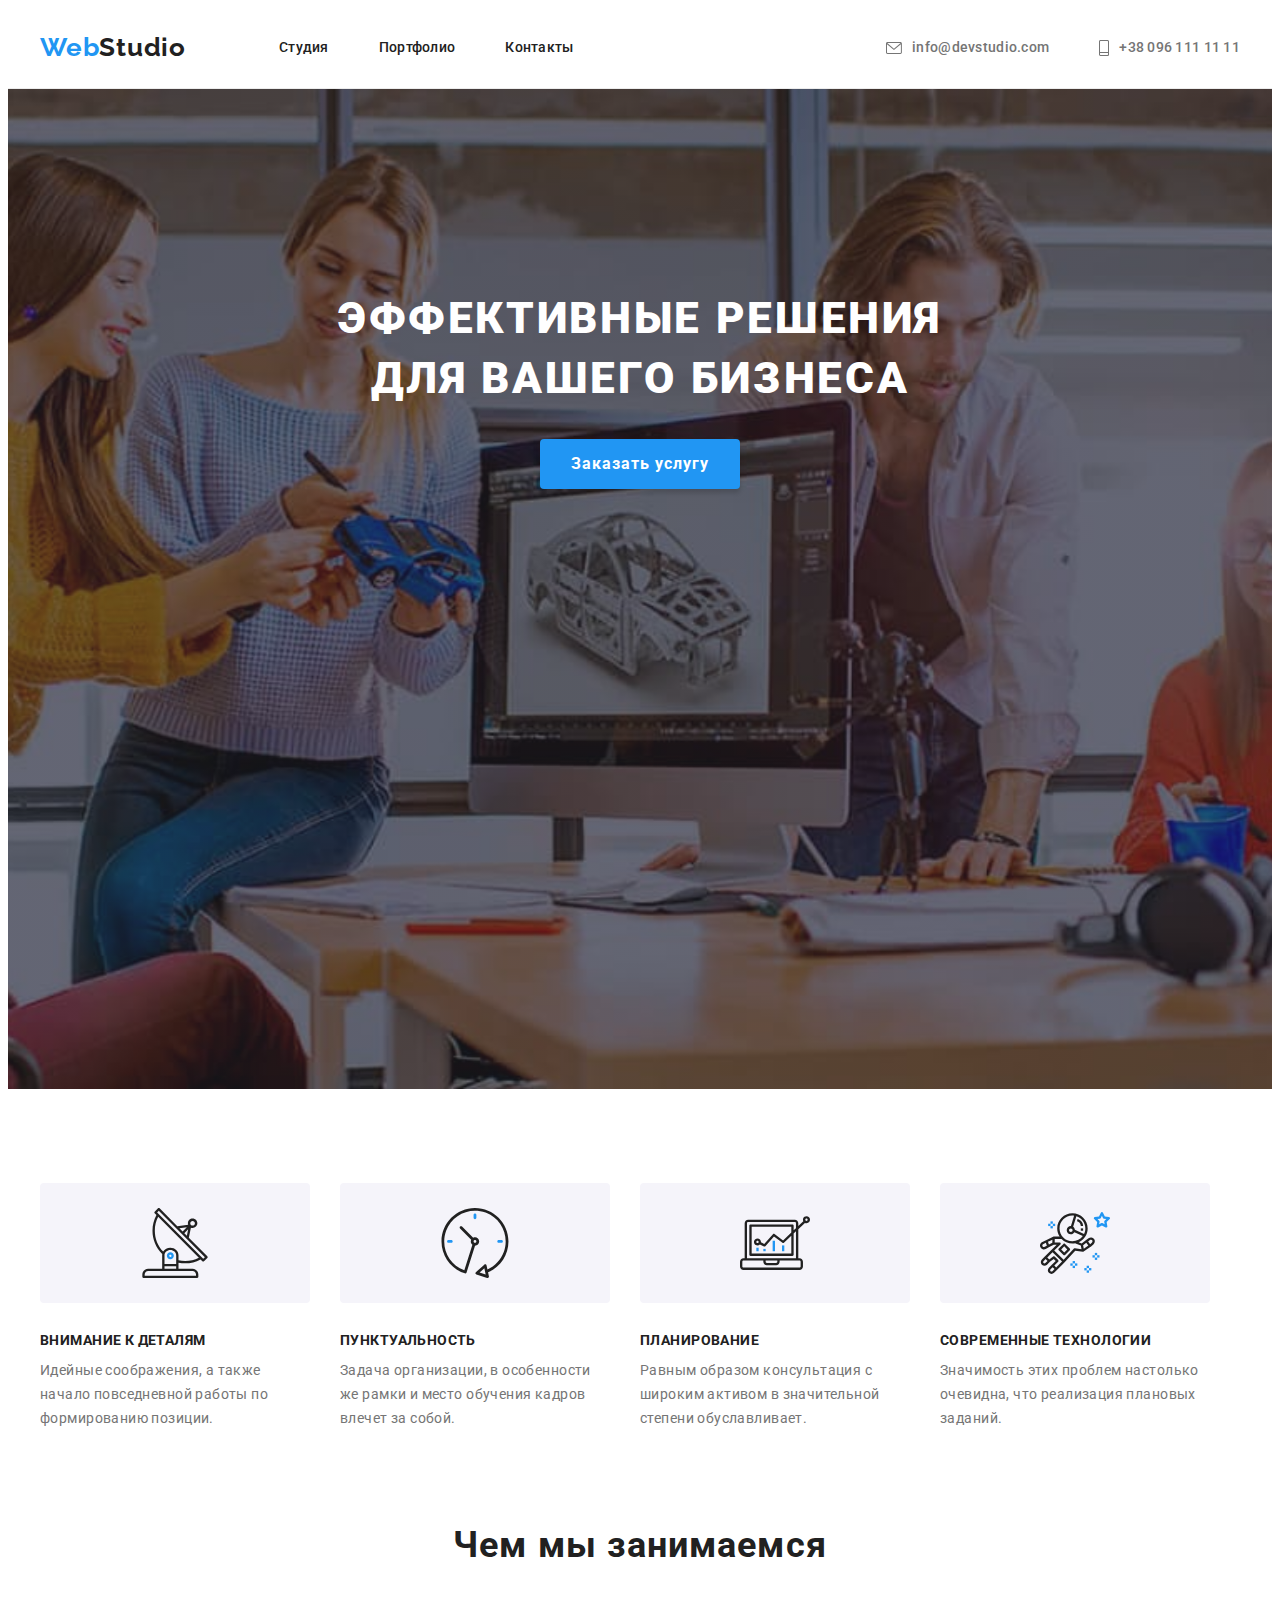
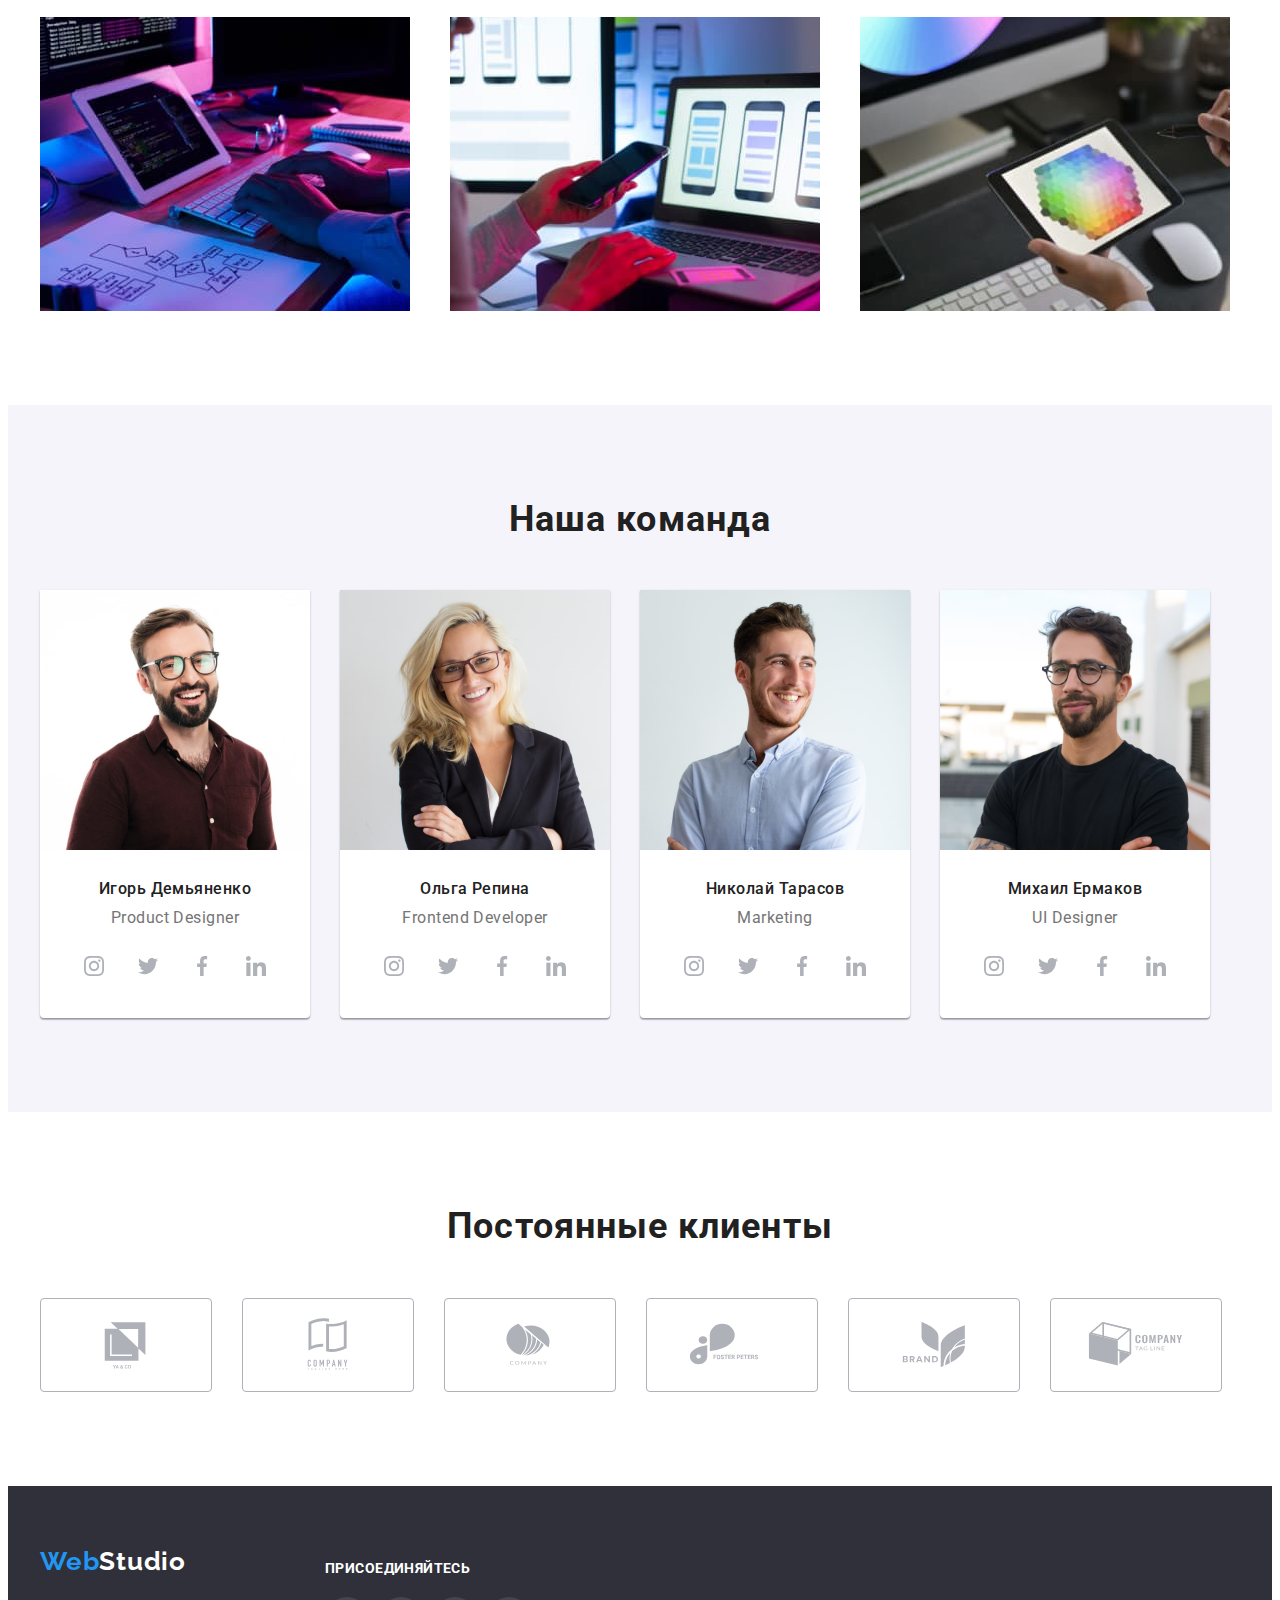
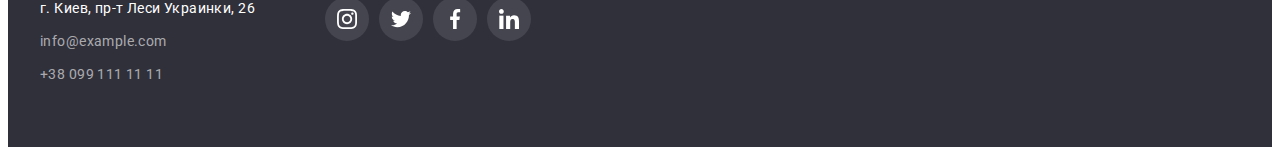
==== index.html @ cb604b1d "Copying files from previous HW" ====
<!DOCTYPE html>
<html lang="ru">
  <head>
    <meta charset="UTF-8">
    <meta http-equiv="X-UA-Compatible" content="IE=edge">
    <meta name="viewport" content="width=device-width, initial-scale=1.0">
    <title>Web Studio</title>
    <link href="https://fonts.googleapis.com/css2?family=Raleway:wght@700&family=Roboto:wght@400;500;700;900&display=swap"
      rel="stylesheet">
    <link rel="stylesheet" href="https://cdnjs.cloudflare.com/ajax/libs/modern-normalize/1.1.0/modern-normalize.min.css"
      integrity="sha512-wpPYUAdjBVSE4KJnH1VR1HeZfpl1ub8YT/NKx4PuQ5NmX2tKuGu6U/JRp5y+Y8XG2tV+wKQpNHVUX03MfMFn9Q=="
      crossorigin="anonymous" referrerpolicy="no-referrer" />
    <link rel="stylesheet" href="./css/styles.css">
    
  </head>
<body>
  <!-- header -->
  <header class="header">
    <div class="container main-nav">
      <a href="./index.html" class="logo-head link">Web<span class="accent1">Studio</span></a>
      <nav class="header-nav">
        <ul class="header-list">
          <li class="header-item"><a href="./index.html" class="nav-studio link">Студия</a></li>
          <li class="header-item"><a href="./portfolio.html" class="nav-portfolio link">Портфолио</a></li>
          <li class="header-item"><a href="" class="nav-contact link">Контакты</a></li>
        </ul>
      </nav>
      <div class="header-connect">
        <ul class="contact-list actions">
          <li class="contact-item">
            <a href="mailto:info@devstudio.com" class="mail link">
              <svg class="contact-icon" width="16" height="12">
                <use href="./images/icons.svg#icon-envelope"></use>
              </svg>
              info@devstudio.com</a>
          </li>
          <li class="contact-item">
            <a href="tel:+380961111111" class="tel link">
              <svg class="contact-icon" width="10" height="16">
                <use href="./images/icons.svg#icon-Vector"></use>
              </svg>  
              +38 096 111 11 11</a>
          </li>
        </ul>
      </div>
    </div>
  </header>

  <main>

    <!-- Hero -->
    <section class="hero overlay">
      <div class="container">
        <h1 class="hero-title">ЭФФЕКТИВНЫЕ РЕШЕНИЯ ДЛЯ ВАШЕГО БИЗНЕСА</h1>
        <button type="button" class="section-button btn">Заказать услугу</button>
      </div>
    </section>
    <!-- Section-1 -->
    <section class="section-features">
      <div class="container">
        <h2 class="visually-hidden">Наши преимущества</h2>
        <ul class="section-list">
          <li class="section-item">
            <div class="thumb">
              <svg class="section-feature-icon" width="70" height="70">
                <use href="./images/icons.svg#icon-antenna-1"></use>
              </svg>
            </div>
            <h3 class="section-benefits">Внимание к деталям</h3>
            <p class="section-text">Идейные соображения, а также начало повседневной работы по формированию позиции.</p>
          </li>
          <li class="section-item">
            <div class="thumb">
              <svg class="section-feature-icon" width="70" height="70">
                <use href="./images/icons.svg#icon-clock-1"></use>
              </svg>
            </div>
            <h3 class="section-benefits">Пунктуальность</h3>
            <p class="section-text">Задача организации, в особенности же рамки и место обучения кадров влечет за собой.</p>
          </li>
          <li class="section-item">
            <div class="thumb">
              <svg class="section-feature-icon" width="70" height="70">
                <use href="./images/icons.svg#icon-diagram-1"></use>
              </svg>
            </div>
            <h3 class="section-benefits">Планирование</h3>
            <p class="section-text">Равным образом консультация с широким активом в значительной степени обуславливает.</p>
          </li>
          <li class="section-item">
            <div class="thumb">
              <svg class="section-feature-icon" width="70" height="70">
                <use href="./images/icons.svg#icon-astronaut-1"></use>
              </svg>
            </div>
            <h3 class="section-benefits">Современные технологии</h3>
            <p class="section-text">Значимость этих проблем настолько очевидна, что реализация плановых заданий.</p>
          </li>
        </ul>
      </div>
    </section>

    <!-- Section-2 -->
    <section class="to-do-section">
      <div class="container">
        <h2 class="to-do">Чем мы занимаемся</h2>
        <ul class="our-work">
          <li class="to-do-img">
            <img class="img" src="./images/our-business/box1.jpg" alt="програмирование" width="370" height="294"/>
          </li>
          <li class="to-do-img">
            <img class="img" src="./images/our-business/box2.jpg" alt="дизайн" width="370" height="294"/>
          </li>
          <li class="to-do-img">
            <img class="img" src="./images/our-business/box3.jpg" alt="подбор цветов" width="370" height="294"/>
          </li>
        </ul>
      </div>
    </section>

    <!-- Section-3 -->

    <section class="section-our-team">
      <div class="container">
        <h2 class="our-team">Наша команда</h2>
        <ul class="team-members">
          <li class="team-item">
            <a href=""><img src="./images1/igor.jpg" alt="парень в очках" width="270" height="260"></a>
            <div class="card-name">
              <h3 class="section-name">Игорь Демьяненко</h3>
              <p class="position">Product Designer</p>
              <ul class="masters-social-list list">
                <li class="masters-social-item">
                  <a href="" class="masters-social-link link">
                    <svg class="masters-social-icon" width="20" height="20">
                      <use href="./images/icons.svg#icon-instagram"></use>
                    </svg>
                  </a>
                </li>
                <li class="masters-social-item">
                  <a href="" class="masters-social-link link">
                    <svg class="masters-social-icon" width="20" height="20">
                      <use href="./images/icons.svg#icon-twitter"></use>
                    </svg>
                  </a>
                </li>
                <li class="masters-social-item">
                  <a href="" class="masters-social-link link">
                    <svg class="masters-social-icon" width="20" height="20">
                      <use href="./images/icons.svg#icon-facebook"></use>
                    </svg>
                  </a>
                </li>
                <li class="masters-social-item">
                  <a href="" class="masters-social-link link">
                    <svg class="masters-social-icon" width="20" height="20">
                      <use href="./images/icons.svg#icon-linkedin"></use>
                    </svg>
                  </a>
                </li>
              </ul>
            </div>
          </li>
          <li class="team-item">
            <a href=""><img src="./images1/olga.jpg" alt="блондинка" width="270" height="260"></a>
            <div class="card-name">
              <h3 class="section-name">Ольга Репина</h3>
              <p class="position">Frontend Developer</p>
              <ul class="masters-social-list list">
                <li class="masters-social-item">
                  <a href="" class="masters-social-link link">
                    <svg class="masters-social-icon" width="20" height="20">
                      <use href="./images/icons.svg#icon-instagram"></use>
                    </svg>
                  </a>
                </li>
                <li class="masters-social-item">
                  <a href="" class="masters-social-link link">
                    <svg class="masters-social-icon" width="20" height="20">
                      <use href="./images/icons.svg#icon-twitter"></use>
                    </svg>
                  </a>
                </li>
                <li class="masters-social-item">
                  <a href="" class="masters-social-link link">
                    <svg class="masters-social-icon" width="20" height="20">
                      <use href="./images/icons.svg#icon-facebook"></use>
                    </svg>
                  </a>
                </li>
                <li class="masters-social-item">
                  <a href="" class="masters-social-link link">
                    <svg class="masters-social-icon" width="20" height="20">
                      <use href="./images/icons.svg#icon-linkedin"></use>
                    </svg>
                  </a>
                </li>
              </ul>
            </div>
          </li>
          <li class="team-item">
            <a href=""><img src="./images1/nik.jpg" alt="парень в рубахе" width="270" height="260"></a>
            <div class="card-name">
              <h3 class="section-name">Николай Тарасов</h3>
              <p class="position">Marketing</p>
              <ul class="masters-social-list list">
                <li class="masters-social-item">
                  <a href="" class="masters-social-link link">
                    <svg class="masters-social-icon" width="20" height="20">
                      <use href="./images/icons.svg#icon-instagram"></use>
                    </svg>
                  </a>
                </li>
                <li class="masters-social-item">
                  <a href="" class="masters-social-link link">
                    <svg class="masters-social-icon" width="20" height="20">
                      <use href="./images/icons.svg#icon-twitter"></use>
                    </svg>
                  </a>
                </li>
                <li class="masters-social-item">
                  <a href="" class="masters-social-link link">
                    <svg class="masters-social-icon" width="20" height="20">
                      <use href="./images/icons.svg#icon-facebook"></use>
                    </svg>
                  </a>
                </li>
                <li class="masters-social-item">
                  <a href="" class="masters-social-link link">
                    <svg class="masters-social-icon" width="20" height="20">
                      <use href="./images/icons.svg#icon-linkedin"></use>
                    </svg>
                  </a>
                </li>
              </ul>
            </div>
          </li>
          <li class="team-item">
            <a href=""><img src="./images1/mikh.jpg" alt="парень в футболке" width="270" height="260"></a>
            <div class="card-name">
              <h3 class="section-name">Михаил Ермаков</h3>
              <p class="position">UI Designer</p>
              <ul class="masters-social-list list">
                <li class="masters-social-item">
                  <a href="" class="masters-social-link link">
                    <svg class="masters-social-icon" width="20" height="20">
                      <use href="./images/icons.svg#icon-instagram"></use>
                    </svg>
                  </a>
                </li>
                <li class="masters-social-item">
                  <a href="" class="masters-social-link link">
                    <svg class="masters-social-icon" width="20" height="20">
                      <use href="./images/icons.svg#icon-twitter"></use>
                    </svg>
                  </a>
                </li>
                <li class="masters-social-item">
                  <a href="" class="masters-social-link link">
                    <svg class="masters-social-icon" width="20" height="20">
                      <use href="./images/icons.svg#icon-facebook"></use>
                    </svg>
                  </a>
                </li>
                <li class="masters-social-item">
                  <a href="" class="masters-social-link link">
                    <svg class="masters-social-icon" width="20" height="20">
                      <use href="./images/icons.svg#icon-linkedin"></use>
                    </svg>
                  </a>
                </li>
              </ul>
            </div>
          </li>
        </ul>       
      </div>
    </section>

    <!-- Section-4 -->
    
    <section class="clients">
      <div class="container">
        <h2 class="clients-title">Постоянные клиенты</h2>
        <ul class="clients-list list">
          <li class="clients-item">
            <a href="" class="clients-link link">
              <svg class="clients-icon" width="106" height="60">
                <use href="./images/icons.svg#icon-Logo"></use>
              </svg>
            </a>
          </li>
          <li class="clients-item">
            <a href="" class="clients-link link">
              <svg class="clients-icon" width="106" height="60">
                <use href="./images/icons.svg#icon-Logo-1"></use>
              </svg>
            </a>
          </li>
          <li class="clients-item">
            <a href="" class="clients-link link">
              <svg class="clients-icon" width="106" height="60">
                <use href="./images/icons.svg#icon-Logo-2"></use>
              </svg>
            </a>
          </li>
          <li class="clients-item">
            <a href="" class="clients-link link">
              <svg class="clients-icon" width="106" height="60">
                <use href="./images/icons.svg#icon-Logo-3"></use>
              </svg>
            </a>
          </li>
          <li class="clients-item">
            <a href="" class="clients-link link">
              <svg class="clients-icon" width="106" height="60">
                <use href="./images/icons.svg#icon-Logo-4"></use>
              </svg>
            </a>
          </li>
          <li class="clients-item">
            <a href="" class="clients-link link">
              <svg class="clients-icon" width="106" height="60">
                <use href="./images/icons.svg#icon-Logo-5"></use>
              </svg>
            </a>
          </li>
        </ul>
      </div>
    </section>

  </main>

  <!-- Section-5 -->
  <footer class="footer">
    <div class="container footer-list">
      <div class="footer-nav">
        <a href="./index.html" class="logo-foot link">Web<span class="accent2">Studio</span></a>
        <address>
          <ul class="footer-nav">
            <li class="foot-details"><a href="https://goo.gl/maps/botk4UzgwyVzbYNd8" target="_blank"
                rel="noopener noreferrer" class="footer-address link">г. Киев, пр-т Леси Украинки, 26</a></li>
            <li class="foot-details"><a href="mailto:info@example.com" class="footer-contacts link">info@example.com</a>
            </li>
            <li><a href="tel:+380991111111" class="footer-contacts link">+38 099 111 11 11</a></li>
          </ul>
        </address>
      </div>
      <div class="footer-links">
        <h3 class="footer-title">присоединяйтесь</h3>
        <ul class="footer-social-list">
          <li class="footer-social-item">
            <a href="" class="footer-social-link link">
              <svg class="footer-social-icon" width="20" height="20">
                <use href="./images/icons.svg#icon-instagram"></use>
              </svg>
            </a>
          </li>
          <li class="footer-social-item">
            <a href="" class="footer-social-link link">
              <svg class="footer-social-icon" width="20" height="20">
                <use href="./images/icons.svg#icon-twitter"></use>
              </svg>
            </a>
          </li>
          <li class="footer-social-item">
            <a href="" class="footer-social-link link">
              <svg class="footer-social-icon" width="20" height="20">
                <use href="./images/icons.svg#icon-facebook"></use>
              </svg>
            </a>
          </li>
          <li class="footer-social-item">
            <a href="" class="footer-social-link link">
              <svg class="footer-social-icon" width="20" height="20">
                <use href="./images/icons.svg#icon-linkedin"></use>
              </svg>
            </a>
          </li>
        </ul>
      </div>
    </div>
  </footer>
  </body>
  
  </html>
---- css/styles.css ----
/* цвет основного текста #757575 */
/* вторичный цвет rgba(117, 117, 117, 1) */

/* белый цвет #FFFFFF */
/* акцент #212121 */


:root {
    --primery-text-color: #757575;
    --title-text-color: #2196F3;
    --accent-color: #212121;
    --white-color: #ffffff;
    --typical-gap: 30px;
    --next-typical-gap: 94px;
    --fill-color: #F5F4FA;
    --svg-color: #AFB1B8; 
}


body {
    background-color: var(--white-color);
    color: var(--primery-text-color);
    font-family: 'Roboto', sans-serif;
    letter-spacing: 0.03em;
}

p, 
h1, 
h2, 
h3, 
h4, 
h5, 
h6 {
    margin: 0;
}

ul,
li {
    margin: 0;
    padding-left: 0;
    display: list-item;
}

.container {
    width: 1200px;
    padding-left: 15px;
    padding-right: 15px;
    margin: 0 auto;
    /* outline: 1px solid tomato; */
}

/* Header */

.header-list  {
    display: block;
    color: var(--accent-color);
    font-weight: 500;
    font-size: 14px;
    line-height: 1.14;
    letter-spacing: 0.02em;
}

.header-item {
    margin-right: 50px;
}

.header-item:last-child {
    margin-right: 0;
}

.main {
    margin: 94px 200px;
}

.header {
    border-bottom: 1px solid #ECECEC;
}

.header .container {
    display: flex;
    align-items: center;
}

.header-nav {
    display: flex;
    align-items: center;
}

.header-list {
    display: flex;
}

.header-connect {
    display: flex;
    margin-left: auto;
    align-items: center;
    justify-content: center;
}

/* Logo */
.logo-head {
    color: var(--title-text-color);
    font-family: 'Raleway', sans-serif;
    font-weight: 700;
    font-size: 26px;
    line-height: 1.2;
    letter-spacing: 0.03em;
    margin-right: 93px;
}

.accent1, .clients-title {
    color: var(--accent-color);
}

/* Navigation */

ul {
    list-style: none;
}

.link {
    text-decoration: none;
}

.main-nav {
    display: flex;
    align-items: center;
}

.nav-studio,
.nav-portfolio,
.nav-contact {
    display: inline-block;
    color: var(--accent-color);
    font-weight: 500;
    font-size: 14px;
    line-height: 1.14;
    letter-spacing: 0.02em;
    padding-top: 32px;
    padding-bottom: 32px;
}

.nav-portfolio,
.nav-contact {
    color: var(--accent-color);
}

.nav-studio:hover,
.nav-studio:focus {
    color: var(--title-text-color);
}

.nav-portfolio:hover,
.nav-portfolio:focus {
    color: var(--title-text-color);
}

.nav-contact:hover,
.nav-contact:focus {
    color: var(--title-text-color);
}

/* Email and telephone */

.contact-list {
    display: flex;
    margin-left: auto;
}

.contact-list .contact-item + .contact-item {
    margin-left: 50px;
}

.contact-item {
    box-sizing: border-box;

}

.contact-icon {
    display: flex;
    margin-right: 10px;
    fill: currentColor;
    align-items: center;
}

.contact-icon:hover,
.contact-icon:focus {
    color: var(--title-text-color);
}

.mail,
.tel {
    display: flex;
    align-items: center;
    font-weight: 500;
    font-size: 14px;
    line-height: 1.14;
    letter-spacing: 0.02em;
    color: var(--primery-text-color);
    padding-top: 32px;
    padding-bottom: 32px;
}

.mail:hover,
.mail:focus {
    color: var(--title-text-color);
}

.tel:hover,
.tel:focus {
    color: var(--title-text-color);
}

/* Portfolio buttons */

.main-content {
    padding-top: var(--next-typical-gap);
    padding-bottom: var(--next-typical-gap);
}

.button-list {
    display: flex;
    padding-bottom: 50px;
    justify-content: center;
}

.button-all {
    font-weight: 500;
    font-size: 16px;
    line-height: 1.62;
    letter-spacing: 0.03em;
    min-width: 73px;
    height: 38px;
    cursor: pointer;
    background-color: var(--fill-color);
    border-radius: 4px;
    border: 1px solid transparent;
}

.all-web {
    font-weight: 500;
    font-size: 16px;
    line-height: 1.62;
    letter-spacing: 0.03em;
    min-width: 128px;
    height: 38px;
    cursor: pointer;
    background-color: var(--fill-color);
    border-radius: 4px;
    margin-left: 8px;
    border: 1px solid transparent;
}

.apps {
    font-weight: 500;
    font-size: 16px;
    line-height: 1.62;
    letter-spacing: 0.03em;
    min-width: 145px;
    height: 38px;
    cursor: pointer;
    background-color: var(--fill-color);
    border-radius: 4px;
    margin-left: 8px;
    border: 1px solid transparent;
}

.design {
    font-weight: 500;
    font-size: 16px;
    line-height: 1.62;
    letter-spacing: 0.03em;
    min-width: 103px;
    height: 38px;
    cursor: pointer;
    background-color: var(--fill-color);
    border-radius: 4px;
    margin-left: 8px;
    border: 1px solid transparent;
}

.marketing {
    font-weight: 500;
    font-size: 16px;
    line-height: 1.62;
    letter-spacing: 0.03em;
    min-width: 130px;
    height: 38px;
    cursor: pointer;
    background-color: var(--fill-color);
    border-radius: 4px;
    margin-left: 8px;
    border: 1px solid transparent;
}

.button-all:hover,
.button-all:focus {
    background-color: var(--title-text-color);
}

.all-web:hover,
.all-web:focus {
    background-color: var(--title-text-color);
}

.apps:hover,
.apps:focus {
    background-color: var(--title-text-color);
}

.design:hover,
.design:focus {
    background-color: var(--title-text-color);
}

.marketing:hover,
.marketing:focus {
    background-color: var(--title-text-color);
}

.button:hover,
.button:focus {
    color: var(--white-color);
    box-shadow: 0px 3px 1px rgba(0, 0, 0, 0.1),
    0px 1px 2px rgba(0, 0, 0, 0.08),
    0px 2px 2px rgba(0, 0, 0, 0.12);
}

.cards-content {
    display: flex;
    flex-wrap: wrap;
    margin-right: -30px;
}

.card-item {
    flex-basis: calc(100% / 3 - var(--typical-gap));
    margin-bottom: var(--typical-gap);
    margin-right: var(--typical-gap);
}

.card-item:nth-child(3n) {
    margin-right: 0;
}

.card-item:nth-last-child(-n+3) {
    margin-bottom: 0;
}

.card-item:hover {
    box-shadow: 0px 1px 1px rgba(0, 0, 0, 0.12), 0px 4px 4px rgba(0, 0, 0, 0.06), 1px 4px 6px rgba(0, 0, 0, 0.16);
}

.img-portfolio {
    display: block;
}

.item-content {
    padding: 20px 24px;
    border-bottom: 1px solid #ECECEC;
    border-left: 1px solid #ECECEC;
    border-right: 1px solid #ECECEC;
}

.main-title {
    margin-bottom: 4px;
}

/* Sections */

img {
    display: block;
    max-width: 100%;
    height: auto;
}

.section-benefits,
.section-to-do,
.our-team,
.section-name {
    color: var(--accent-color);
}

/* Hero */

.hero {
    background: #2F303A;
    padding-top: 200px;
    padding-bottom: 200px;
    text-align: center;
    margin: 0 auto;
}

.hero-title {
    display: inline-block;
    font-weight: 900;
    font-size: 44px;
    line-height: 1.36;
    letter-spacing: 0.06em;
    color: var(--white-color);
    margin-bottom: var(--typical-gap);
    width: 696px;
}

.btn {
    display: block;
    background-color: var(--title-text-color);
    font-family: inherit;
    font-weight: 700;
    font-size: 16px;
    line-height: 1.88;
    letter-spacing: 0.06em;
    border-radius: 4px;
    text-align: center;
    text-decoration: none;
    border: 1px solid transparent;
    margin: 0 auto;
    box-shadow: 0px 4px 4px rgb(0 0 0 / 15%);
    border: none;
    width: 200px;
    height: 50px;
}

.overlay {
    max-width: 1600px;
    height: 600px;
    margin-left: auto;
    margin-right: auto;
    background: #C4C4C4;
    background-image: linear-gradient(to right, rgba(47, 48, 58, 0.4), rgba(47, 48, 58, 0.4)), url('../images/hero-background/background\ HW-04.jpg');
    background-repeat: no-repeat;
    background-position: center;
    background-size: cover;
}

/* Section-1 */

.section-features {
    padding-top: var(--next-typical-gap);
    padding-bottom: var(--next-typical-gap);
    align-items: center;
    margin: 0 auto;
}

.section-feature-icon {
    display: flex;
}

.section-list {
    display: flex;
}

.visually-hidden {
    position: absolute;
    width: 1px;
    height: 1px;
    margin: -1px;
    border: 0;
    padding: 0;
    white-space: nowrap;
    clip-path: inset(100%);
    clip: rect(0 0 0 0);
    overflow: hidden;
}

.section-benefits {
    font-weight: 700;
    font-size: 14px;
    line-height: 1.14;
    letter-spacing: 0.03em;
    text-transform: uppercase;
    margin-bottom: 10px;
}

.section-text {
    width: 270px;
    font-size: 14px;
    line-height: 1.71;    
    letter-spacing: 0.03em;
}

.section-item {
    margin-right: var(--typical-gap);
}

.section-item:nth-child(4n) {
    margin-right: 0;
}

.section-item:nth-last-child(-n+4) {
    margin-bottom: 0;
}

.thumb {
    align-items: center;
    display: flex;
    margin-bottom: 30px;
    justify-content: center;
    background-color: #F5F4FA;
    border-radius: 4px;
    width: 270px;
    height: 120px;
}


/* Section-2 */

.to-do {
    font-weight: 700;
    font-size: 36px;
    line-height: 1.16;
    letter-spacing: 0.03em;
    margin-bottom: 50px;
    text-align: center;
    color: var(--accent-color);
}

.to-do-section {
    padding-bottom: var(--next-typical-gap);
}
.our-work {
    display: flex;
    margin-left: -30px;
}

.to-do-img {
    flex-basis: calc(100% / 3 - var(--typical-gap));
    margin-left: var(--typical-gap);
}

/* Section-3 */

.team-members {
    display: flex;
}

.team-item {
    flex-direction: column;
    align-items: center;
    background: var(--white-color);
    box-shadow: 0px 1px 3px rgba(0, 0, 0, 0.12), 0px 1px 1px rgba(0, 0, 0, 0.14), 0px 2px 1px rgba(0, 0, 0, 0.2);
    border-radius: 0px 0px 4px 4px;
    margin-right: var(--typical-gap);
}

.team-item:nth-child(4n) {
    margin-right: 0;
}

.our-team, .clients-title {
    font-weight: 700;
    font-size: 36px;
    line-height: 1.16;
    letter-spacing: 0.03em;
    margin-bottom: 50px;
    text-align: center;
}

.section-name {
    font-weight: 500;
    font-size: 16px;
    line-height: 1.18;
    letter-spacing: 0.03em;
    text-align: center;
    margin-top: 0;
    margin-bottom: 10px;
}

.main-title {
    color: var(--accent-color);
    font-weight: 700;
    font-size: 18px;
    line-height: 2;
    letter-spacing: 0.06em;
}

.main-work {
    font-size: 16px;
    line-height: 1.88;
    letter-spacing: 0.03em;
}

.position {
    font-size: 16px;
    line-height: 1.18;
    letter-spacing: 0.03em;
    text-align: center;
    margin: 0px;
    margin-bottom: 16px;
}

.section-button,
.footer-address {
    color: var(--white-color);
    cursor: pointer;
}

.section-our-team {
    padding-top: var(--next-typical-gap);
    padding-bottom: var(--next-typical-gap);
    background-color: var(--fill-color);
}

.card-name {
    padding-top: var(--typical-gap);
    padding-bottom: var(--typical-gap);
}

.masters-social-list {
    display: flex;
    justify-content: center;
}

.masters-social-item {
    margin-left: 10px;
}

.masters-social-item:first-child {
    margin-left: 0;
}

.masters-social-link {
    display: flex;
    align-items: center;
    justify-content: center;
    width: 44px;
    height: 44px;
    border-radius: 50%;
    background-color: var(--white-color);
    color: var(--svg-color);
}
.masters-social-icon {
    fill: currentColor;
}

.masters-social-link:hover, 
.masters-social-link:focus {
    background-color: var(--title-text-color);
    color: var(--white-color);
}


/* Section-4 */

.clients {
    padding-top: var(--next-typical-gap);
    padding-bottom: var(--next-typical-gap);
}

.clients-list {
    display: flex;
    margin: 0 auto;
}

.clients-link {
    transition: color 250ms cubic-bezier(0.4, 0, 0.2, 1);
    display: flex;
    justify-content: center;
    align-items: center;
    width: 170px;
    height: 92px;
    border: 1px solid #AFB1B8;
    border-radius: 4px;
    color: var(--svg-color);
}

.clients-list:last-child {
    margin-right: 0;
}

.clients-icon {
    fill: currentColor;
}

.clients-link:hover,
.clients-link:focus {
    color: var(--title-text-color);
    border-color: var(--title-text-color);
}

.clients-item {
    margin-right: 30px;

}


/* Footer */

.footer {
    background-color: #2F303A;
    padding-top: 60px;
    padding-bottom: 60px;
    margin: 0 auto;
}

.footer-list {
    display: flex;
}

.logo-foot {
    color: var(--title-text-color);
    font-family: 'Raleway', sans-serif;
    font-weight: 700;
    font-size: 26px;
    line-height: 1.2;
    letter-spacing: 0.03em;
    text-decoration: none;
    display: block;
    margin-bottom: 20px;
}

.footer-nav {
    max-width: 231px;
    display: block;
}

.footer-address,
.footer-contacts {
    font-style: normal;
    font-size: 14px;
    line-height: 1.71;
    letter-spacing: 0.03em;
}

.foot-details {
    margin-bottom: 9px;
}

.footer-contacts {
    color: rgba(255, 255, 255, 0.6);
}

.accent2 {
    color: var(--white-color);
}

.footer-title {
    display: inline-block;
    font-weight: 700;
    font-size: 14px;
    line-height: 1.14;
    letter-spacing: 0.03em;
    text-transform: uppercase;
    color: var(--white-color);
    margin-bottom: 20px;
}

.footer-links {
    padding-top: 12px;
    margin-left: 70px;
    border: none;
    min-width: 206px;
    display: block;
}

.footer-social-list {
    display: flex;
    /* justify-content: right; */
}

.footer-social-item {
    margin-left: 10px;
    display: inline-block;
}

.footer-social-item:first-child {
    margin-left: 0;
}

.footer-social-link {
    display: flex;
    align-items: center;
    justify-content: center;
    width: 44px;
    height: 44px;
    border-radius: 50%;
    background-color: rgba(255, 255, 255, 0.1);
    color: var(--white-color);
}

.footer-social-icon {
    fill: currentColor;
}

.footer-social-link:hover,
.footer-social-link:focus {
    background-color: var(--title-text-color);
    color: var(--white-color);
}
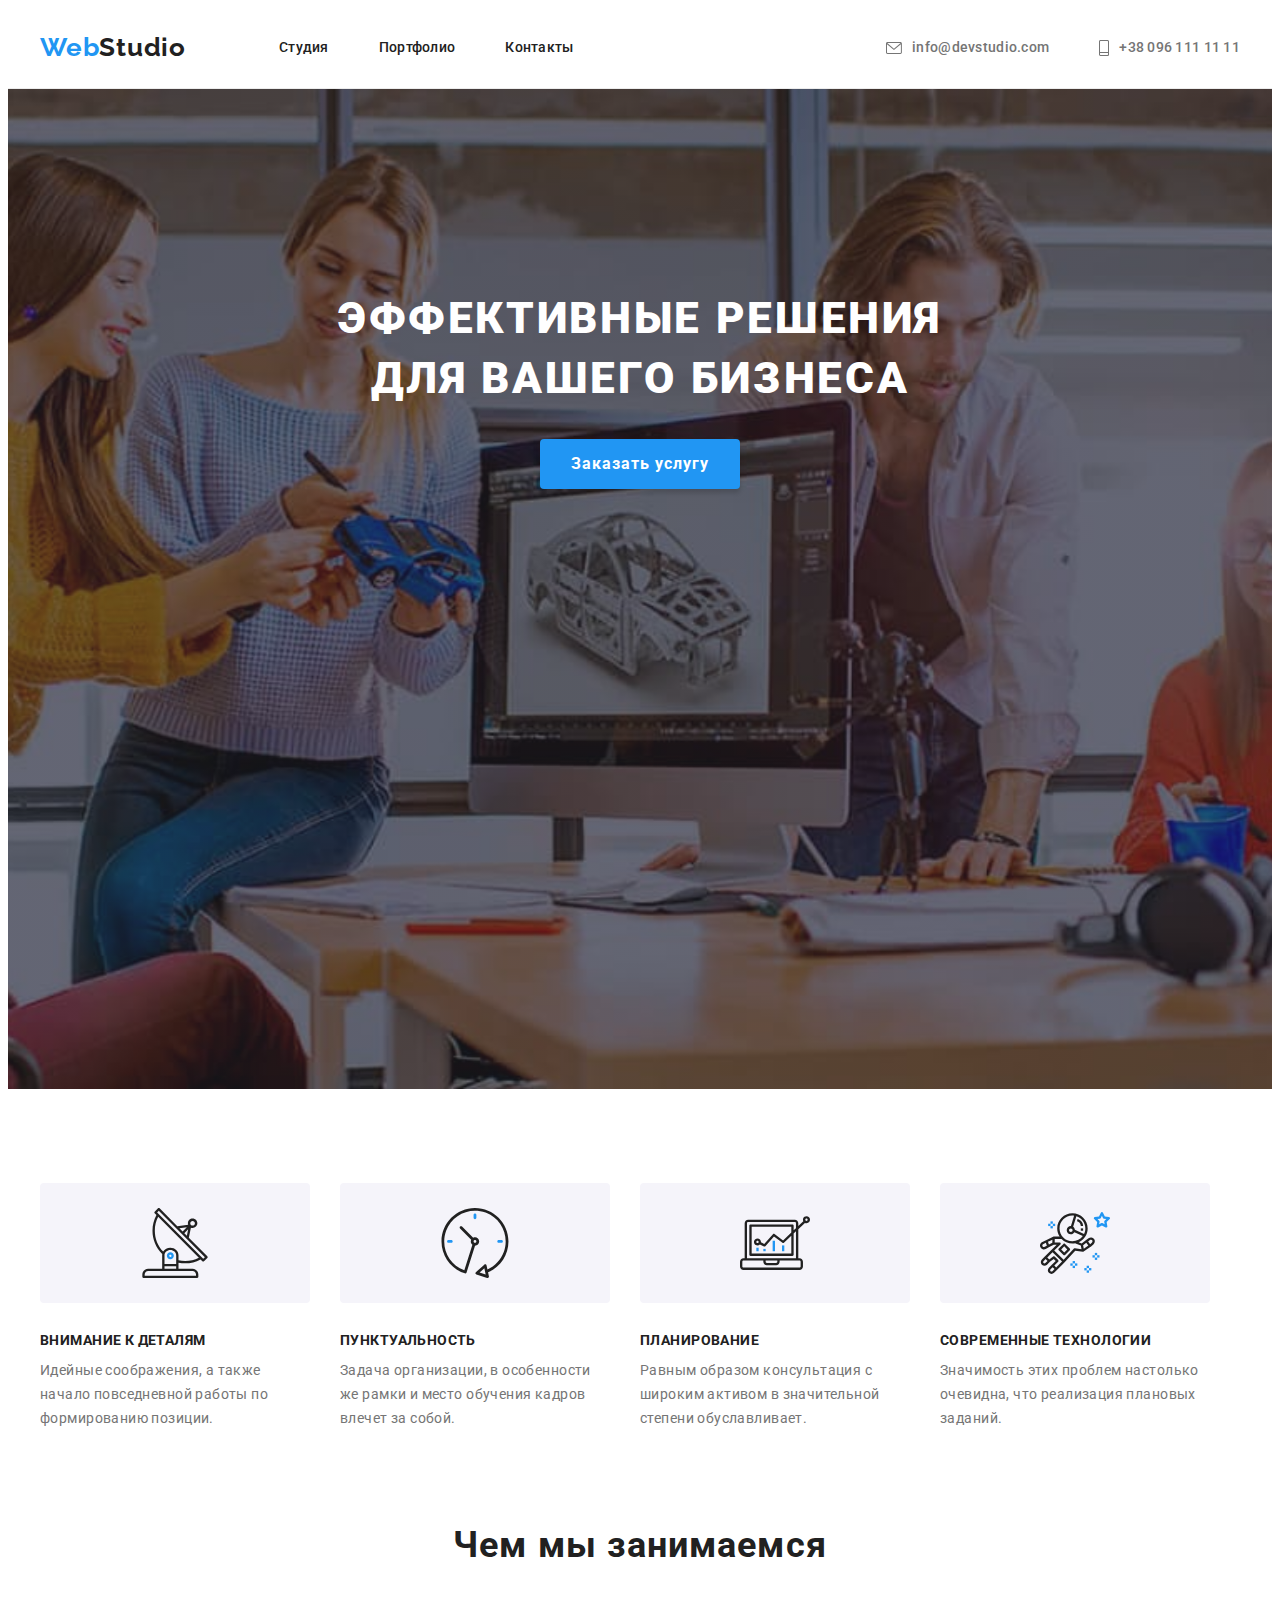
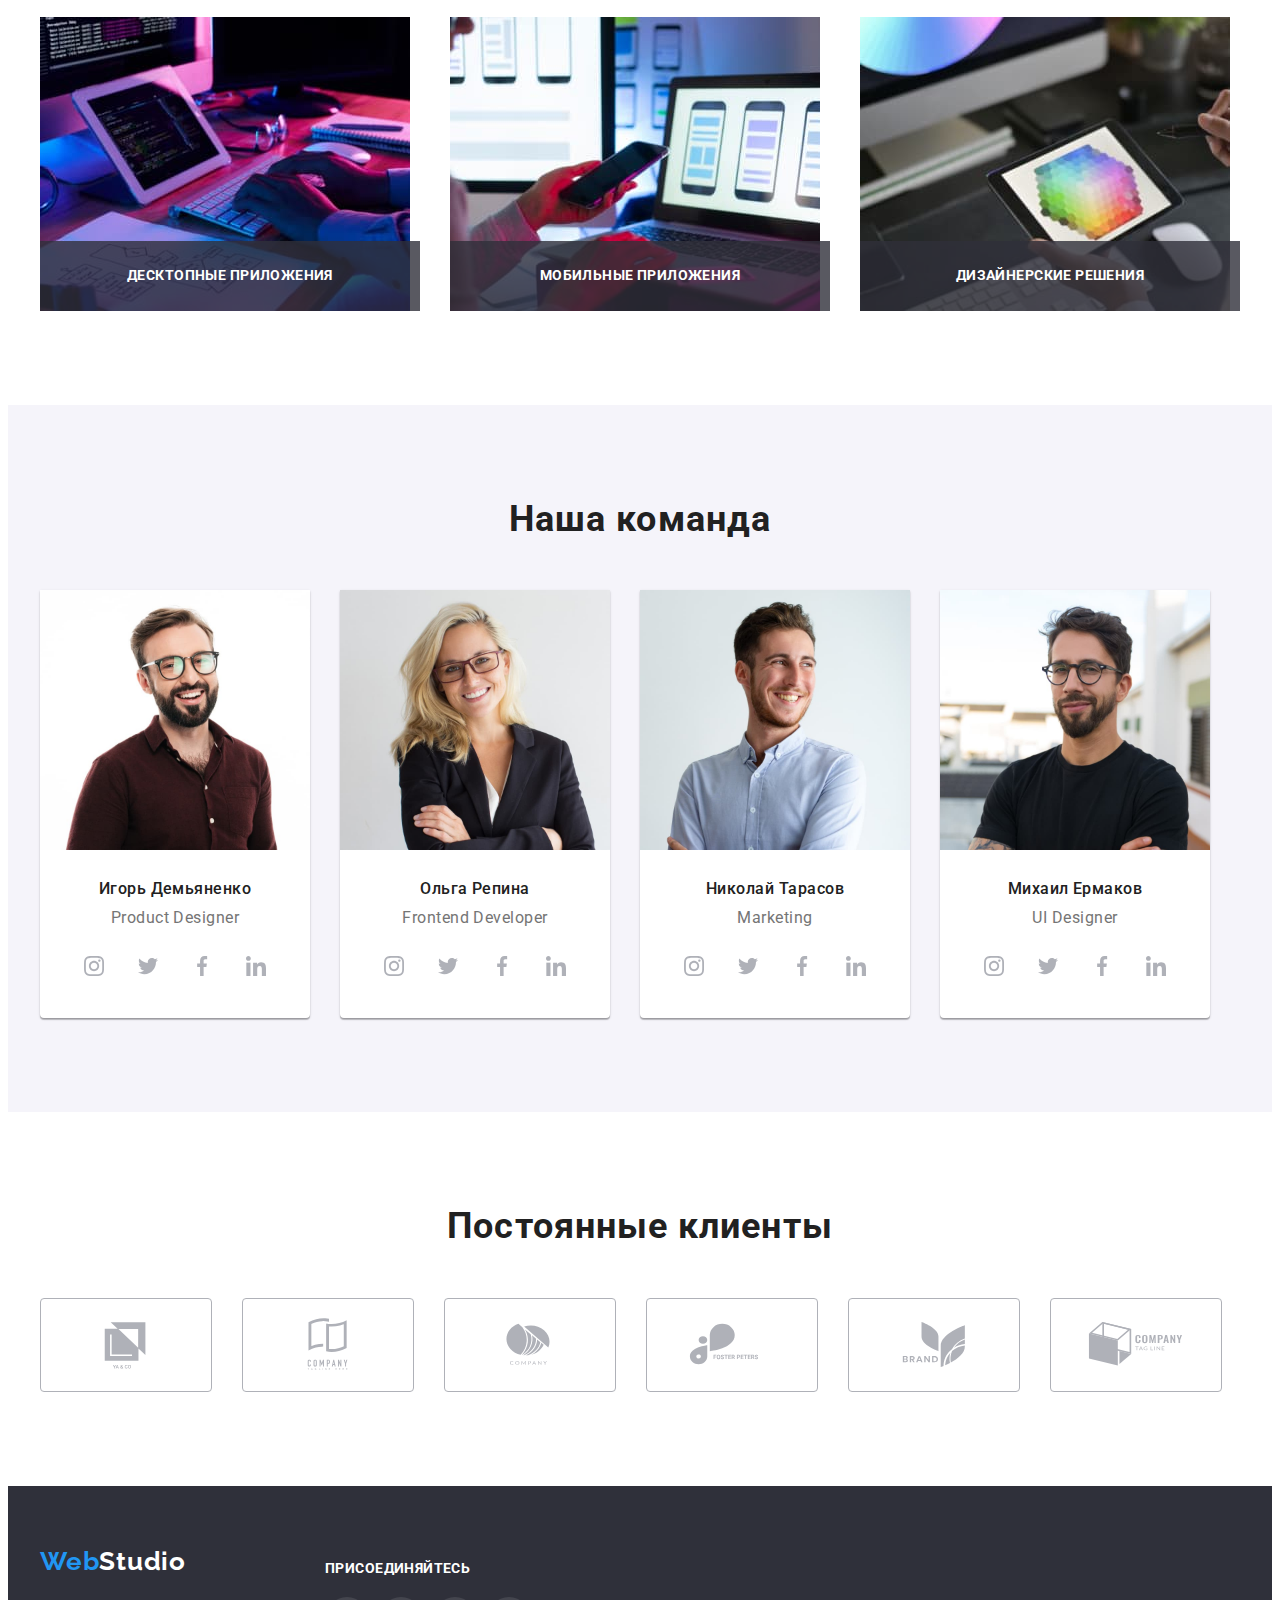
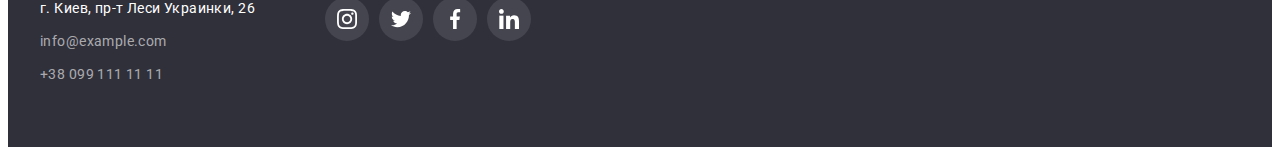
==== commit 49c47d36: "1st part of changes for HW-05" ====
--- a/index.html
+++ b/index.html
@@ -52,7 +52,7 @@
     <section class="hero overlay">
       <div class="container">
         <h1 class="hero-title">ЭФФЕКТИВНЫЕ РЕШЕНИЯ ДЛЯ ВАШЕГО БИЗНЕСА</h1>
-        <button type="button" class="section-button btn">Заказать услугу</button>
+        <button data-modal-open type="button" class="section-button hero-btn">Заказать услугу</button>
       </div>
     </section>
     <!-- Section-1 -->
@@ -106,13 +106,22 @@
         <h2 class="to-do">Чем мы занимаемся</h2>
         <ul class="our-work">
           <li class="to-do-img">
-            <img class="img" src="./images/our-business/box1.jpg" alt="програмирование" width="370" height="294"/>
+            <div class="thumb-to-do">
+              <img class="img" src="./images/our-business/box1.jpg" alt="програмирование" width="370" height="294"/>
+              <p class="description-to-do">Десктопные приложения</p>
+            </div>
           </li>
           <li class="to-do-img">
-            <img class="img" src="./images/our-business/box2.jpg" alt="дизайн" width="370" height="294"/>
+            <div class="thumb-to-do">
+              <img class="img" src="./images/our-business/box2.jpg" alt="дизайн" width="370" height="294"/>
+              <p class="description-to-do">Мобильные приложения</p>
+            </div>
           </li>
           <li class="to-do-img">
-            <img class="img" src="./images/our-business/box3.jpg" alt="подбор цветов" width="370" height="294"/>
+            <div class="thumb-to-do">
+              <img class="img" src="./images/our-business/box3.jpg" alt="подбор цветов" width="370" height="294"/>
+              <p class="description-to-do">Дизайнерские решения</p>
+            </div>
           </li>
         </ul>
       </div>
@@ -380,6 +389,15 @@
       </div>
     </div>
   </footer>
+  <div class="backdrop is-hidden" data-modal="">
+    <div class="modal">
+      <button aria-label="close" data-modal-close type="button" class="modal-button">
+        <svg class="modal-icon" width="18" height="18">
+          <use href="./images/icons.svg#close-window"></use>
+        </svg>
+      </button>
+    </div>
+  </div>
   </body>
   
   </html>--- a/css/styles.css
+++ b/css/styles.css
@@ -130,6 +130,8 @@
 .nav-studio,
 .nav-portfolio,
 .nav-contact {
+    position: relative;
+    transition: color 250ms cubic-bezier(0.4, 0, 0.2, 1);
     display: inline-block;
     color: var(--accent-color);
     font-weight: 500;
@@ -177,6 +179,8 @@
 }
 
 .contact-icon {
+    position: relative;
+    transition: color 250ms cubic-bezier(0.4, 0, 0.2, 1);
     display: flex;
     margin-right: 10px;
     fill: currentColor;
@@ -190,6 +194,8 @@
 
 .mail,
 .tel {
+    position: relative;
+    transition: color 250ms cubic-bezier(0.4, 0, 0.2, 1);
     display: flex;
     align-items: center;
     font-weight: 500;
@@ -225,6 +231,8 @@
 }
 
 .button-all {
+    position: relative;
+    transition: color 250ms cubic-bezier(0.4, 0, 0.2, 1);
     font-weight: 500;
     font-size: 16px;
     line-height: 1.62;
@@ -238,6 +246,8 @@
 }
 
 .all-web {
+    position: relative;
+    transition: color 250ms cubic-bezier(0.4, 0, 0.2, 1);
     font-weight: 500;
     font-size: 16px;
     line-height: 1.62;
@@ -252,6 +262,8 @@
 }
 
 .apps {
+    position: relative;
+    transition: color 250ms cubic-bezier(0.4, 0, 0.2, 1);
     font-weight: 500;
     font-size: 16px;
     line-height: 1.62;
@@ -266,6 +278,8 @@
 }
 
 .design {
+    position: relative;
+    transition: color 250ms cubic-bezier(0.4, 0, 0.2, 1);
     font-weight: 500;
     font-size: 16px;
     line-height: 1.62;
@@ -280,6 +294,8 @@
 }
 
 .marketing {
+    position: relative;
+    transition: color 250ms cubic-bezier(0.4, 0, 0.2, 1);
     font-weight: 500;
     font-size: 16px;
     line-height: 1.62;
@@ -336,6 +352,7 @@
     flex-basis: calc(100% / 3 - var(--typical-gap));
     margin-bottom: var(--typical-gap);
     margin-right: var(--typical-gap);
+    /* position: relative; */
 }
 
 .card-item:nth-child(3n) {
@@ -348,10 +365,6 @@
 
 .card-item:hover {
     box-shadow: 0px 1px 1px rgba(0, 0, 0, 0.12), 0px 4px 4px rgba(0, 0, 0, 0.06), 1px 4px 6px rgba(0, 0, 0, 0.16);
-}
-
-.img-portfolio {
-    display: block;
 }
 
 .item-content {
@@ -363,6 +376,30 @@
 
 .main-title {
     margin-bottom: 4px;
+}
+
+.card-item:hover .action-thumb-text {
+    transform: translateY(0);
+}
+
+.action-thumb-text {
+    position: absolute;
+    top: 0;
+    left: 0;
+    padding: 63px 24px;
+    height: 100%;
+    font-size: 18px;
+    line-height: 1.56;
+    letter-spacing: 0.03em;
+    color: var(--white-color);
+    background-color: rgba(33, 150, 243, 0.9);
+    transform: translateY(101%);
+    transition: transform 250ms cubic-bezier(0.4, 0, 0.2, 1), opacity 250ms cubic-bezier(0.4, 0, 0.2, 1);
+}
+
+.action-thumb {
+    position: relative;
+    overflow: hidden;
 }
 
 /* Sections */
@@ -401,7 +438,9 @@
     width: 696px;
 }
 
-.btn {
+.hero-btn {
+    transition: background-color 250ms cubic-bezier(0.4, 0, 0.2, 1), box-shadow 250ms cubic-bezier(0.4, 0, 0.2, 1);
+
     display: block;
     background-color: var(--title-text-color);
     font-family: inherit;
@@ -409,15 +448,24 @@
     font-size: 16px;
     line-height: 1.88;
     letter-spacing: 0.06em;
-    border-radius: 4px;
     text-align: center;
     text-decoration: none;
     border: 1px solid transparent;
     margin: 0 auto;
-    box-shadow: 0px 4px 4px rgb(0 0 0 / 15%);
+    box-shadow: 0px 4px 4px rgba(0, 0, 0, 0.15);
+    border-radius: 4px;
     border: none;
     width: 200px;
     height: 50px;
+    align-items: center;
+    color:var(--white-color);
+}
+
+.hero-btn:hover,
+.hero-btn:focus {
+    background-color: #188CE8;
+    color: var(--white-color);
+    box-shadow: 0px 4px 4px rgba(0, 0, 0, 0.15);
 }
 
 .overlay {
@@ -527,6 +575,26 @@
     margin-left: var(--typical-gap);
 }
 
+.thumb-to-do {
+    position: relative;
+}
+
+.description-to-do {
+    bottom: 0;
+    width: 100%;
+    position: absolute;
+    background: rgba(47, 48, 58, 0.8);
+    padding-top: 27px;
+    padding-bottom: 27px;
+    margin: 0 auto;
+    font-weight: 700;
+    font-size: 14px;
+    line-height: 1.14;
+    text-align: center;
+    letter-spacing: 0.03em;
+    text-transform: uppercase;
+    color: var(--white-color);
+}
 /* Section-3 */
 
 .team-members {
@@ -619,6 +687,8 @@
 }
 
 .masters-social-link {
+    position: relative;
+    transition: color 250ms cubic-bezier(0.4, 0, 0.2, 1);
     display: flex;
     align-items: center;
     justify-content: center;
@@ -652,6 +722,7 @@
 }
 
 .clients-link {
+    position: relative;
     transition: color 250ms cubic-bezier(0.4, 0, 0.2, 1);
     display: flex;
     justify-content: center;
@@ -754,7 +825,6 @@
 
 .footer-social-list {
     display: flex;
-    /* justify-content: right; */
 }
 
 .footer-social-item {
@@ -767,6 +837,8 @@
 }
 
 .footer-social-link {
+    position: relative;
+    transition: color 250ms cubic-bezier(0.4, 0, 0.2, 1);
     display: flex;
     align-items: center;
     justify-content: center;
@@ -785,4 +857,54 @@
 .footer-social-link:focus {
     background-color: var(--title-text-color);
     color: var(--white-color);
+}
+
+/* Modal */
+
+.backdrop.is-hidden {
+    opacity: 0;
+    pointer-events: none;
+    visibility: hidden;
+    transform: rotate(360deg) scale(0.1) translate(150px);
+    transition: 1000ms, visibility 0s 1s;
+}
+
+.backdrop {
+    position: fixed;
+    transition: transform 1000ms, cubic-bezier(0.4, 0, 0.2, 1) visibility 1s 0s;
+    top: 0;
+    left: 0;
+    width: 100%;
+    height: 100%;
+    background-color: rgba(0, 0, 0, 0.2);
+}
+
+.modal {
+    display: flex;
+    flex-direction: row-reverse;
+    position: absolute;
+    top: 50%;
+    left: 50%;
+    transform: translate(-50%, -50%);
+
+    min-width: 528px;
+    min-height: 581px;
+
+    background-color: var(--white-color);
+    box-shadow: 0px 1px 3px rgba(0, 0, 0, 0.12), 0px 1px 1px rgba(0, 0, 0, 0.14), 0px 2px 1px rgba(0, 0, 0, 0.2);
+    border-radius: 4px;
+}
+
+.modal-button {
+    display: flex;
+    justify-content: center;
+    align-items: center;
+    border-radius: 50%;
+    width: 30px;
+    height: 30px;
+    padding: 0;
+    margin-top: 8px;
+    margin-right: 8px;
+    background-color: var(--white-color);
+    border: 1px solid rgba(0, 0, 0, 0.1);
 }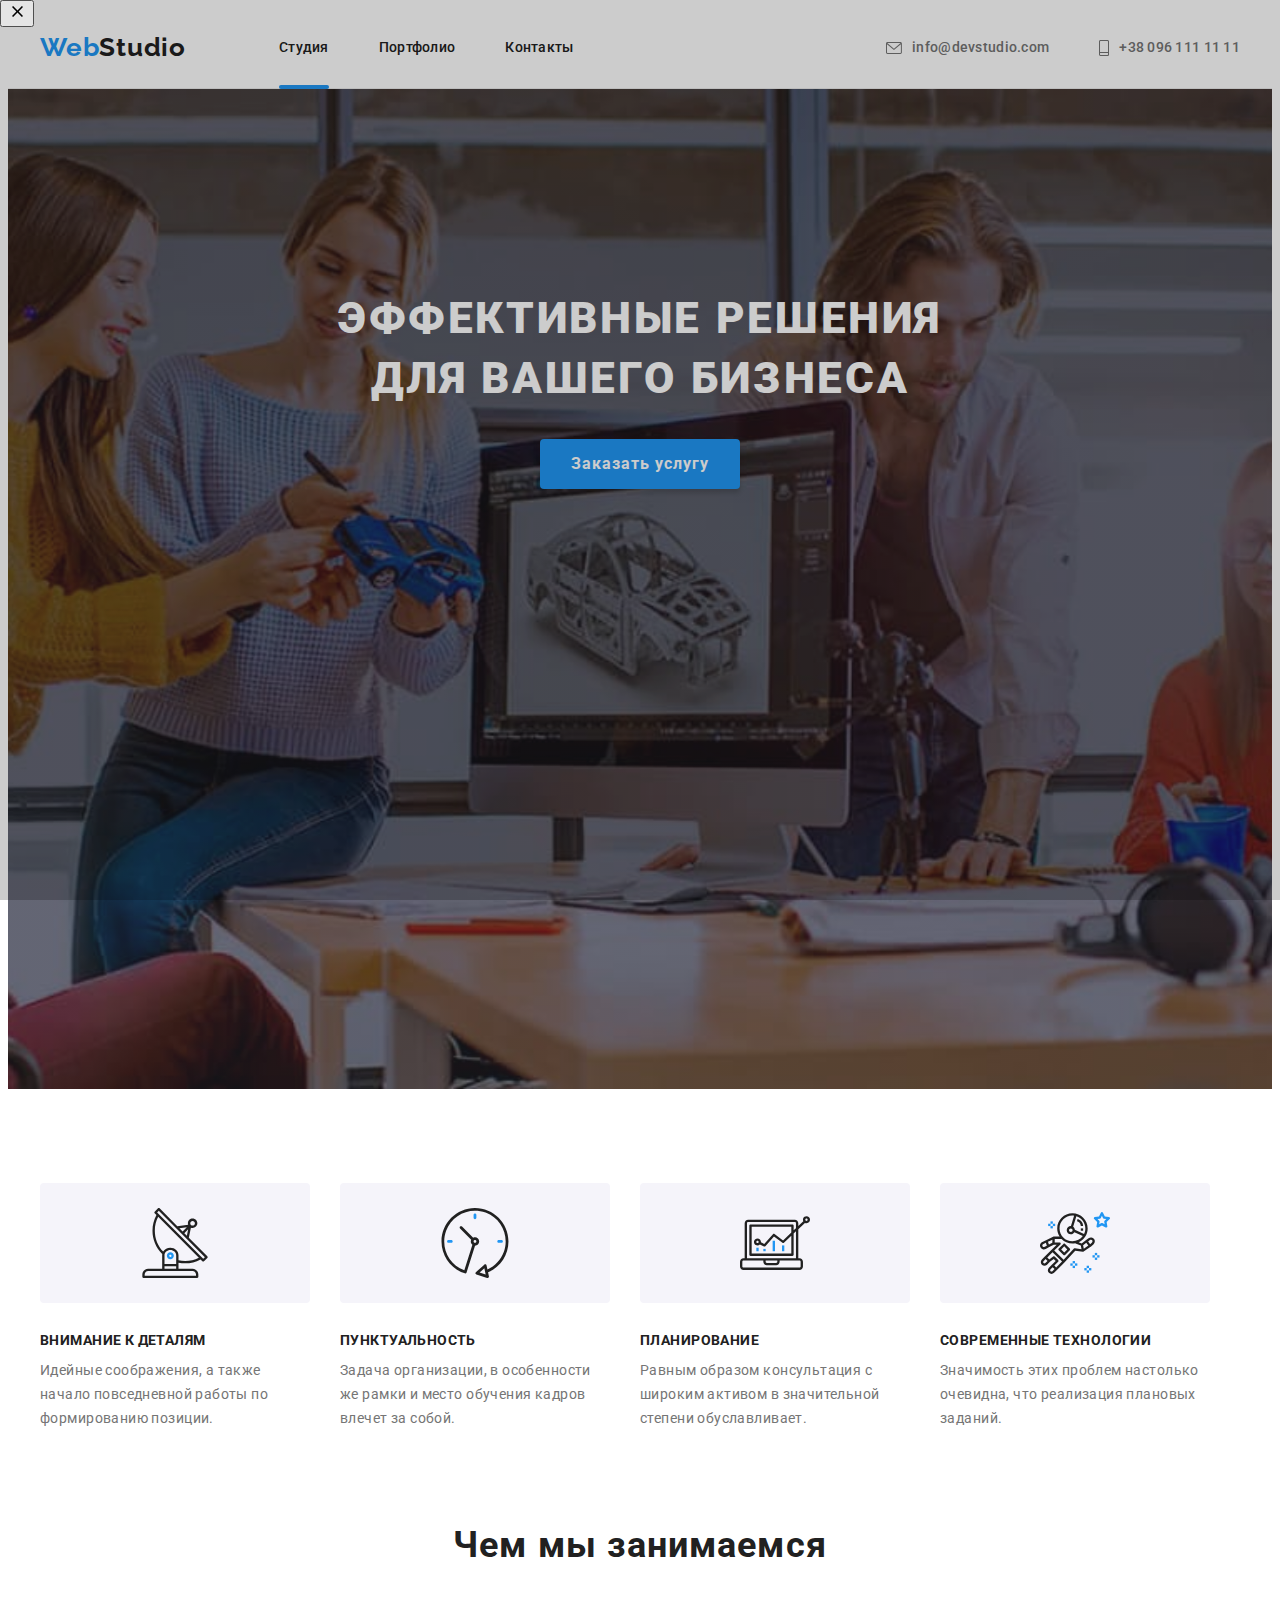
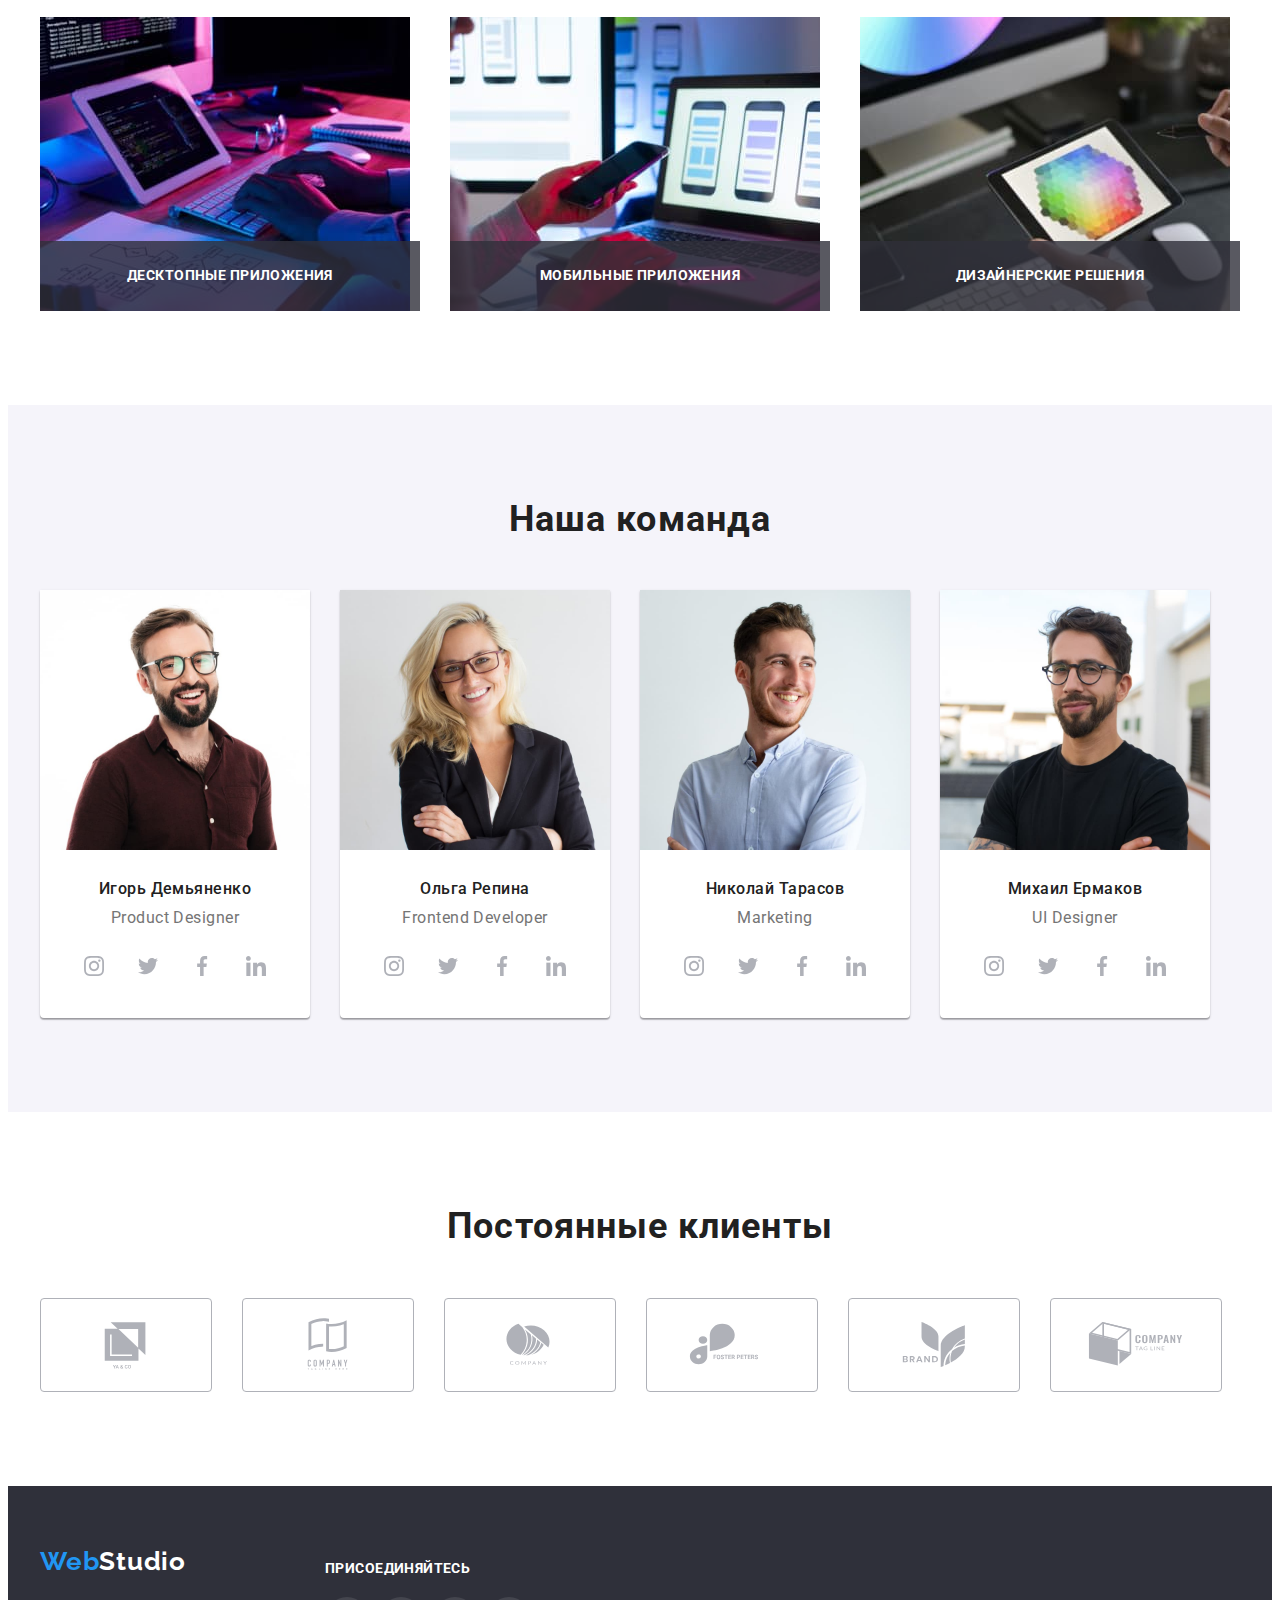
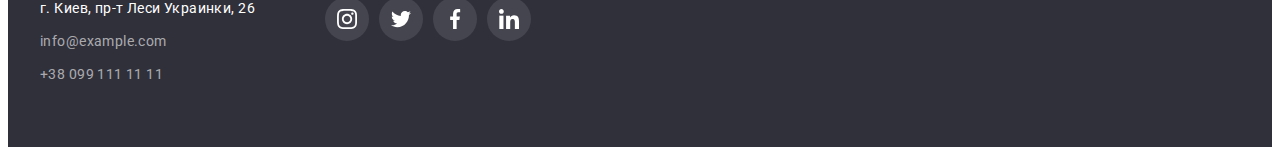
==== commit 274c4ce5: "2st part of changes for HW-05" ====
--- a/index.html
+++ b/index.html
@@ -20,7 +20,7 @@
       <a href="./index.html" class="logo-head link">Web<span class="accent1">Studio</span></a>
       <nav class="header-nav">
         <ul class="header-list">
-          <li class="header-item"><a href="./index.html" class="nav-studio link">Студия</a></li>
+          <li class="header-item"><a href="./index.html" class="nav-studio current link">Студия</a></li>
           <li class="header-item"><a href="./portfolio.html" class="nav-portfolio link">Портфолио</a></li>
           <li class="header-item"><a href="" class="nav-contact link">Контакты</a></li>
         </ul>
--- a/css/styles.css
+++ b/css/styles.css
@@ -88,6 +88,7 @@
 
 .header-list {
     display: flex;
+    position:relative;
 }
 
 .header-connect {
@@ -162,6 +163,20 @@
     color: var(--title-text-color);
 }
 
+.current::after {
+    content: '';
+    position: absolute;
+    height: 4px;
+    background-color: var(--title-text-color);
+    bottom: -1px;
+    width: 100%;
+    border-radius: 2px;
+    right: 0;
+    
+}
+
+
+
 /* Email and telephone */
 
 .contact-list {
@@ -226,13 +241,13 @@
 
 .button-list {
     display: flex;
-    padding-bottom: 50px;
+    margin-bottom: 50px;
     justify-content: center;
 }
 
 .button-all {
     position: relative;
-    transition: color 250ms cubic-bezier(0.4, 0, 0.2, 1);
+    transition: color 250ms cubic-bezier(0.4, 0, 0.2, 1), background-color 250ms cubic-bezier(0.4, 0, 0.2, 1), box-shadow 250ms cubic-bezier(0.4, 0, 0.2, 1);
     font-weight: 500;
     font-size: 16px;
     line-height: 1.62;
@@ -247,7 +262,7 @@
 
 .all-web {
     position: relative;
-    transition: color 250ms cubic-bezier(0.4, 0, 0.2, 1);
+    transition: color 250ms cubic-bezier(0.4, 0, 0.2, 1), background-color 250ms cubic-bezier(0.4, 0, 0.2, 1), box-shadow 250ms cubic-bezier(0.4, 0, 0.2, 1);
     font-weight: 500;
     font-size: 16px;
     line-height: 1.62;
@@ -263,7 +278,7 @@
 
 .apps {
     position: relative;
-    transition: color 250ms cubic-bezier(0.4, 0, 0.2, 1);
+    transition: color 250ms cubic-bezier(0.4, 0, 0.2, 1), background-color 250ms cubic-bezier(0.4, 0, 0.2, 1), box-shadow 250ms cubic-bezier(0.4, 0, 0.2, 1);
     font-weight: 500;
     font-size: 16px;
     line-height: 1.62;
@@ -279,7 +294,7 @@
 
 .design {
     position: relative;
-    transition: color 250ms cubic-bezier(0.4, 0, 0.2, 1);
+    transition: color 250ms cubic-bezier(0.4, 0, 0.2, 1), background-color 250ms cubic-bezier(0.4, 0, 0.2, 1), box-shadow 250ms cubic-bezier(0.4, 0, 0.2, 1);
     font-weight: 500;
     font-size: 16px;
     line-height: 1.62;
@@ -295,7 +310,7 @@
 
 .marketing {
     position: relative;
-    transition: color 250ms cubic-bezier(0.4, 0, 0.2, 1);
+    transition: color 250ms cubic-bezier(0.4, 0, 0.2, 1), background-color 250ms cubic-bezier(0.4, 0, 0.2, 1), box-shadow 250ms cubic-bezier(0.4, 0, 0.2, 1);
     font-weight: 500;
     font-size: 16px;
     line-height: 1.62;
@@ -352,7 +367,6 @@
     flex-basis: calc(100% / 3 - var(--typical-gap));
     margin-bottom: var(--typical-gap);
     margin-right: var(--typical-gap);
-    /* position: relative; */
 }
 
 .card-item:nth-child(3n) {
@@ -378,11 +392,11 @@
     margin-bottom: 4px;
 }
 
-.card-item:hover .action-thumb-text {
+.card-item:hover .action-cover-text {
     transform: translateY(0);
 }
 
-.action-thumb-text {
+.action-cover-text {
     position: absolute;
     top: 0;
     left: 0;
@@ -394,10 +408,10 @@
     color: var(--white-color);
     background-color: rgba(33, 150, 243, 0.9);
     transform: translateY(101%);
-    transition: transform 250ms cubic-bezier(0.4, 0, 0.2, 1), opacity 250ms cubic-bezier(0.4, 0, 0.2, 1);
-}
-
-.action-thumb {
+    transition: transform 250ms cubic-bezier(0.4, 0, 0.2, 1);
+}
+
+.action-cover {
     position: relative;
     overflow: hidden;
 }
@@ -837,8 +851,7 @@
 }
 
 .footer-social-link {
-    position: relative;
-    transition: color 250ms cubic-bezier(0.4, 0, 0.2, 1);
+    transition: background-color 250ms cubic-bezier(0.4, 0, 0.2, 1);
     display: flex;
     align-items: center;
     justify-content: center;
@@ -861,17 +874,17 @@
 
 /* Modal */
 
-.backdrop.is-hidden {
+/* .backdrop .is-hidden {
     opacity: 0;
     pointer-events: none;
     visibility: hidden;
     transform: rotate(360deg) scale(0.1) translate(150px);
     transition: 1000ms, visibility 0s 1s;
-}
+} */
 
 .backdrop {
     position: fixed;
-    transition: transform 1000ms, cubic-bezier(0.4, 0, 0.2, 1) visibility 1s 0s;
+    /* transition: transform 1000ms, cubic-bezier(0.4, 0, 0.2, 1) visibility 1s 0s; */
     top: 0;
     left: 0;
     width: 100%;
@@ -879,7 +892,7 @@
     background-color: rgba(0, 0, 0, 0.2);
 }
 
-.modal {
+/* .modal {
     display: flex;
     flex-direction: row-reverse;
     position: absolute;
@@ -893,9 +906,9 @@
     background-color: var(--white-color);
     box-shadow: 0px 1px 3px rgba(0, 0, 0, 0.12), 0px 1px 1px rgba(0, 0, 0, 0.14), 0px 2px 1px rgba(0, 0, 0, 0.2);
     border-radius: 4px;
-}
-
-.modal-button {
+} */
+
+/* .modal-button {
     display: flex;
     justify-content: center;
     align-items: center;
@@ -907,4 +920,4 @@
     margin-right: 8px;
     background-color: var(--white-color);
     border: 1px solid rgba(0, 0, 0, 0.1);
-}+} */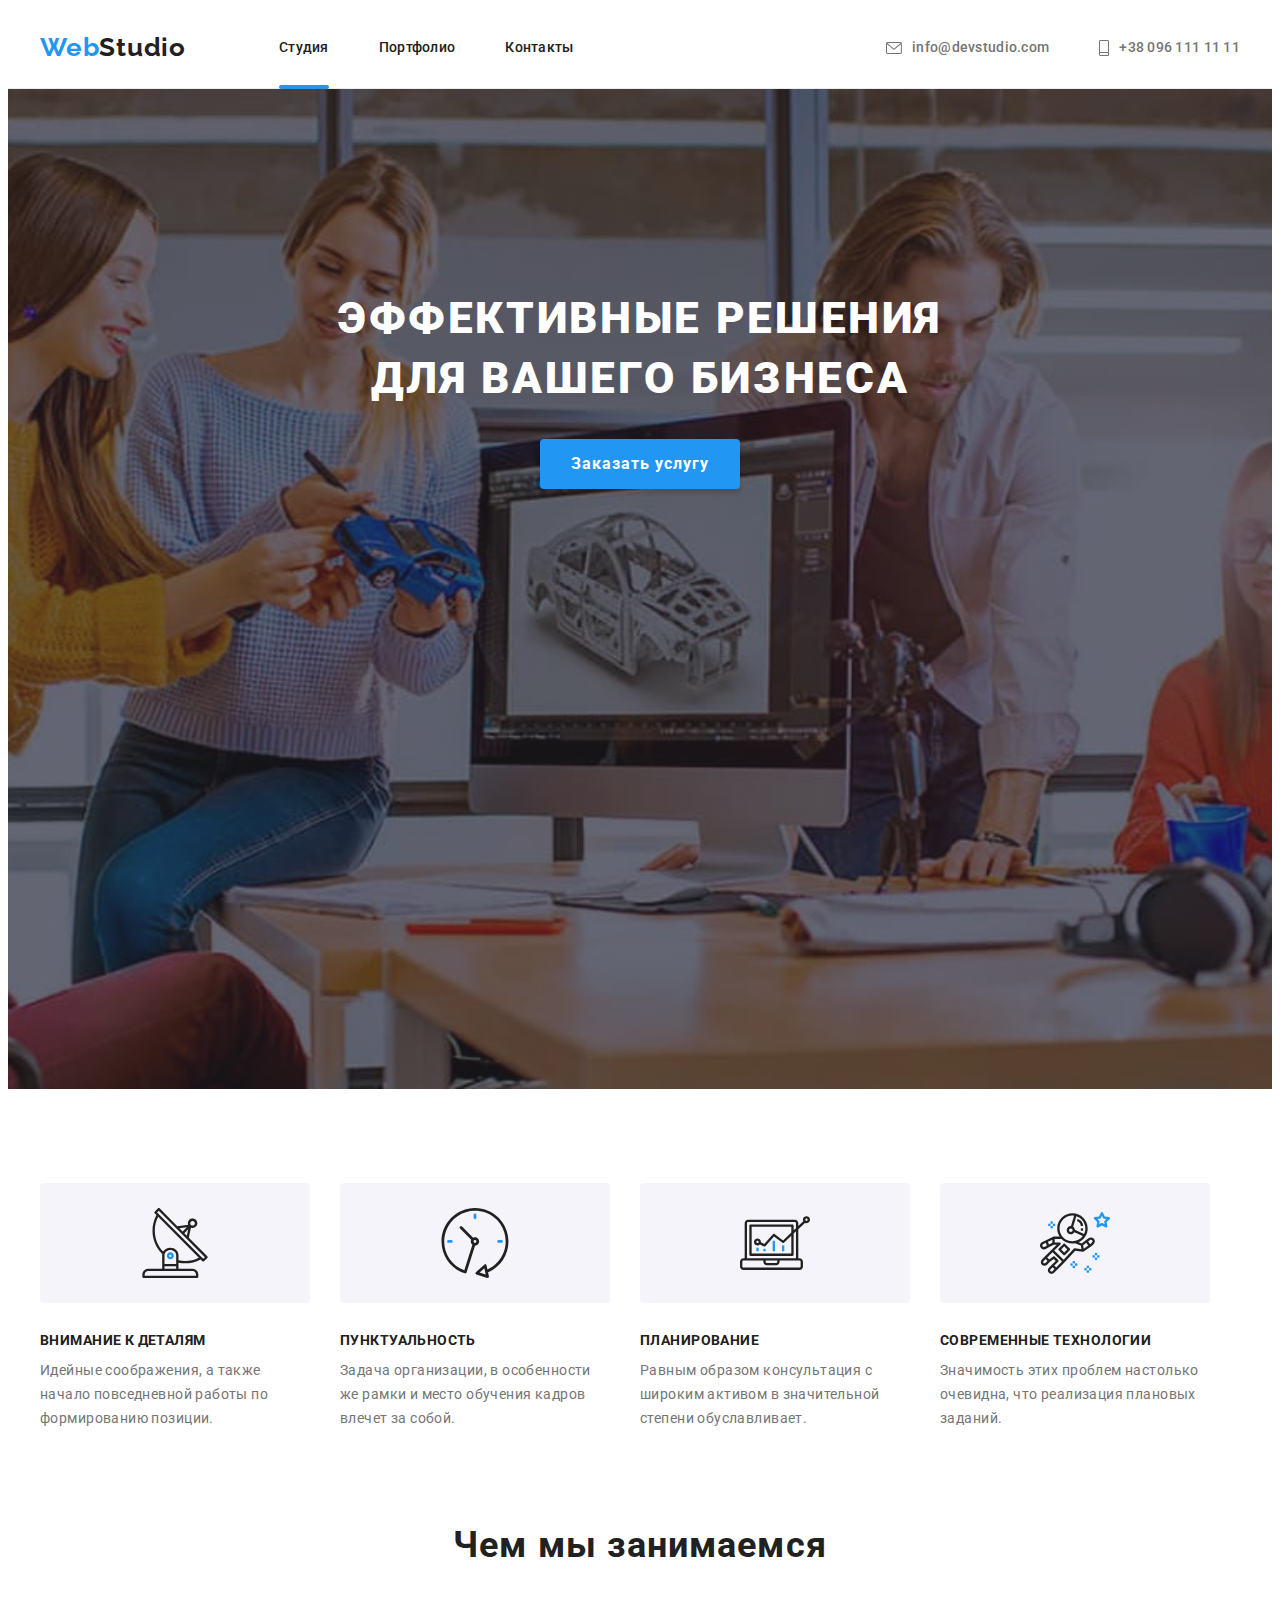
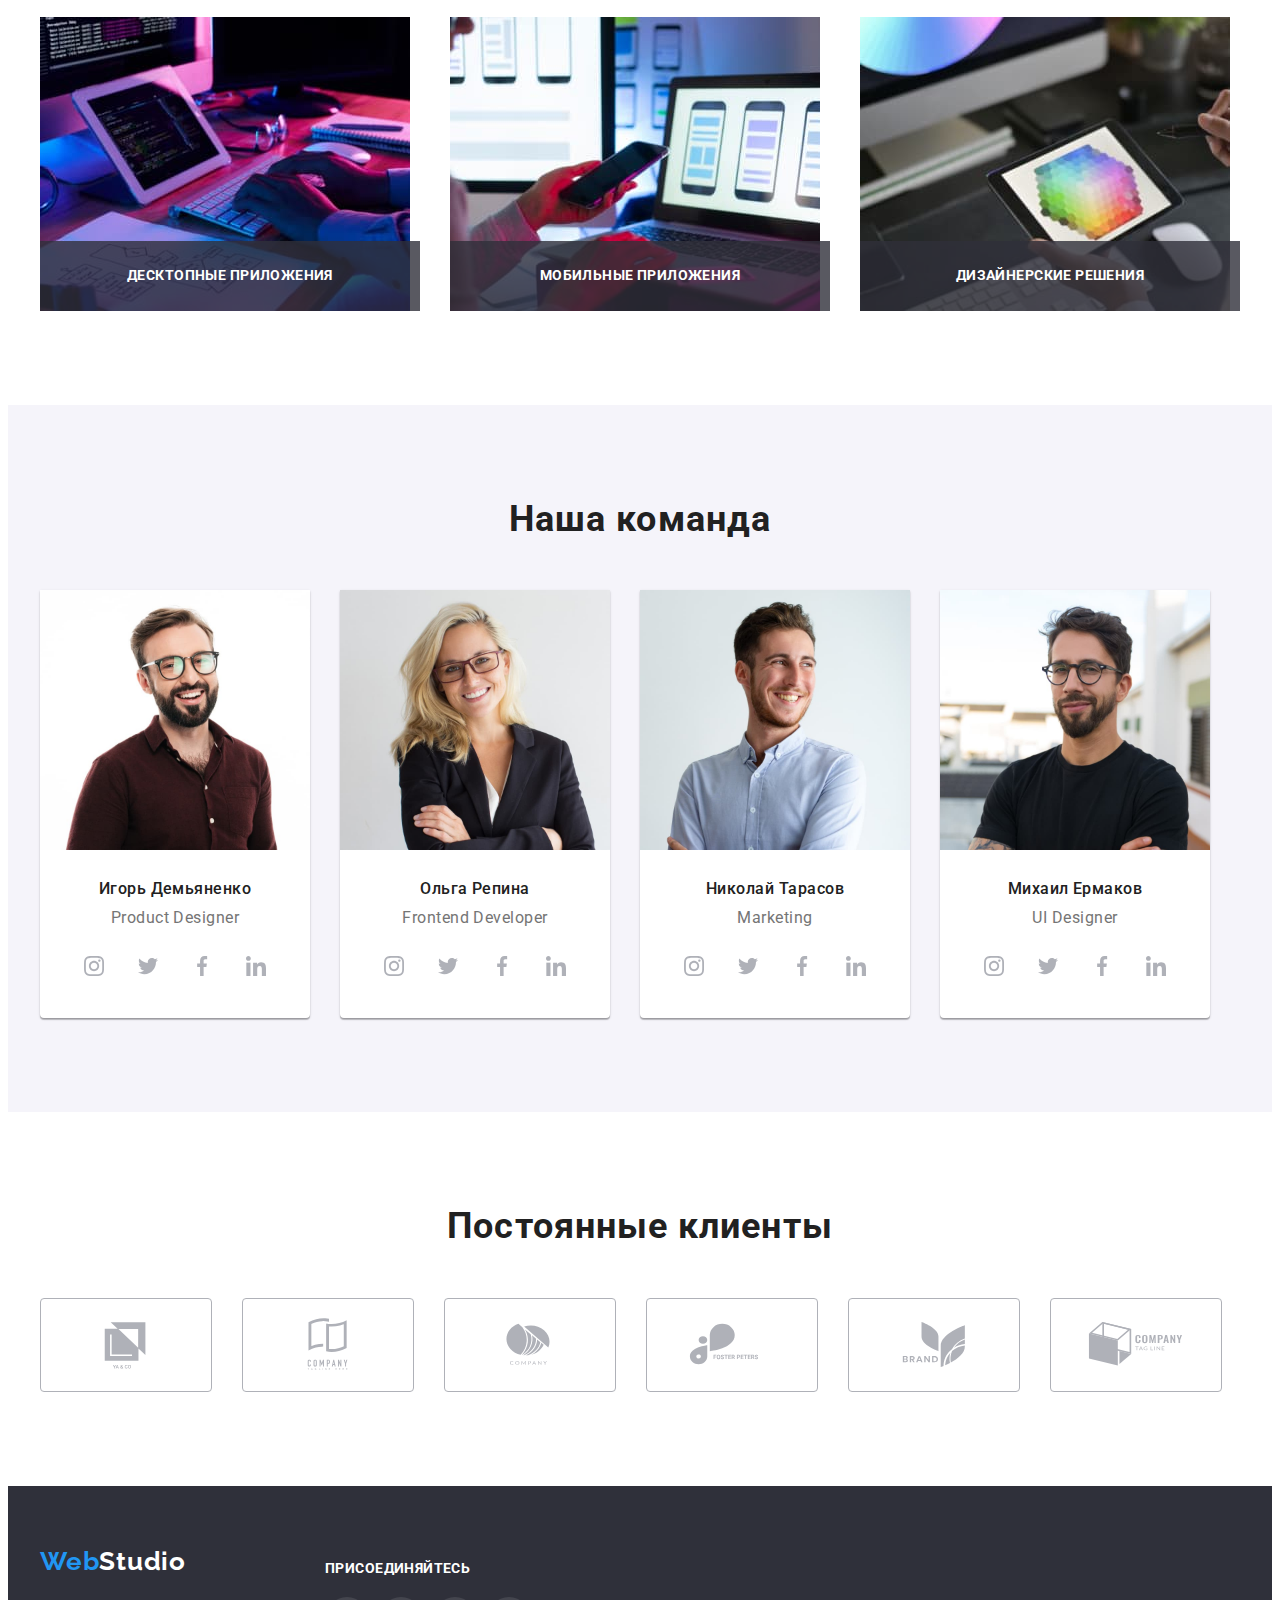
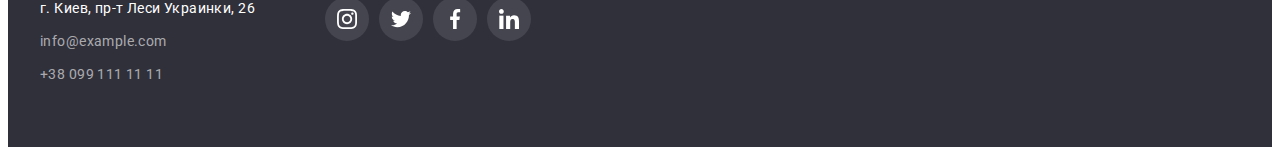
==== commit 390c35cd: "3d part of changes for HW-05" ====
--- a/index.html
+++ b/index.html
@@ -52,7 +52,7 @@
     <section class="hero overlay">
       <div class="container">
         <h1 class="hero-title">ЭФФЕКТИВНЫЕ РЕШЕНИЯ ДЛЯ ВАШЕГО БИЗНЕСА</h1>
-        <button data-modal-open type="button" class="section-button hero-btn">Заказать услугу</button>
+        <button type="button" class="section-button hero-btn" data-modal-open>Заказать услугу</button>
       </div>
     </section>
     <!-- Section-1 -->
@@ -389,15 +389,16 @@
       </div>
     </div>
   </footer>
-  <div class="backdrop is-hidden" data-modal="">
+  <div data-modal class="backdrop is-hidden">
     <div class="modal">
-      <button aria-label="close" data-modal-close type="button" class="modal-button">
+      <button aria-label="close" type="button" data-modal-close class="modal-close-btn">
         <svg class="modal-icon" width="18" height="18">
           <use href="./images/icons.svg#close-window"></use>
         </svg>
       </button>
     </div>
   </div>
-  </body>
+  <script src="./js/modal.js"></script>
   
-  </html>+</body>
+</html>--- a/css/styles.css
+++ b/css/styles.css
@@ -874,17 +874,17 @@
 
 /* Modal */
 
-/* .backdrop .is-hidden {
+.backdrop.is-hidden {
     opacity: 0;
     pointer-events: none;
     visibility: hidden;
     transform: rotate(360deg) scale(0.1) translate(150px);
     transition: 1000ms, visibility 0s 1s;
-} */
+}
 
 .backdrop {
     position: fixed;
-    /* transition: transform 1000ms, cubic-bezier(0.4, 0, 0.2, 1) visibility 1s 0s; */
+    transition: transform 1000ms, cubic-bezier(0.4, 0, 0.2, 1) visibility 1s 0s;
     top: 0;
     left: 0;
     width: 100%;
@@ -892,32 +892,35 @@
     background-color: rgba(0, 0, 0, 0.2);
 }
 
-/* .modal {
+.modal {
     display: flex;
     flex-direction: row-reverse;
     position: absolute;
     top: 50%;
     left: 50%;
     transform: translate(-50%, -50%);
-
     min-width: 528px;
     min-height: 581px;
-
     background-color: var(--white-color);
+    border-radius: 4px;
     box-shadow: 0px 1px 3px rgba(0, 0, 0, 0.12), 0px 1px 1px rgba(0, 0, 0, 0.14), 0px 2px 1px rgba(0, 0, 0, 0.2);
-    border-radius: 4px;
-} */
-
-/* .modal-button {
-    display: flex;
-    justify-content: center;
-    align-items: center;
-    border-radius: 50%;
+}
+
+.modal-close-btn {
+    position: absolute;
+    right: 8px;
+    top: 8px;
     width: 30px;
     height: 30px;
+    border: 1px solid rgba(0, 0, 0, 0.1);
+    border-radius: 50%;
+    background-color: var(--white-color);
+    display: flex;
+    justify-content: center;
+    align-items: center;
+    cursor: pointer;
     padding: 0;
-    margin-top: 8px;
-    margin-right: 8px;
-    background-color: var(--white-color);
-    border: 1px solid rgba(0, 0, 0, 0.1);
-} */+}
+    
+
+ 